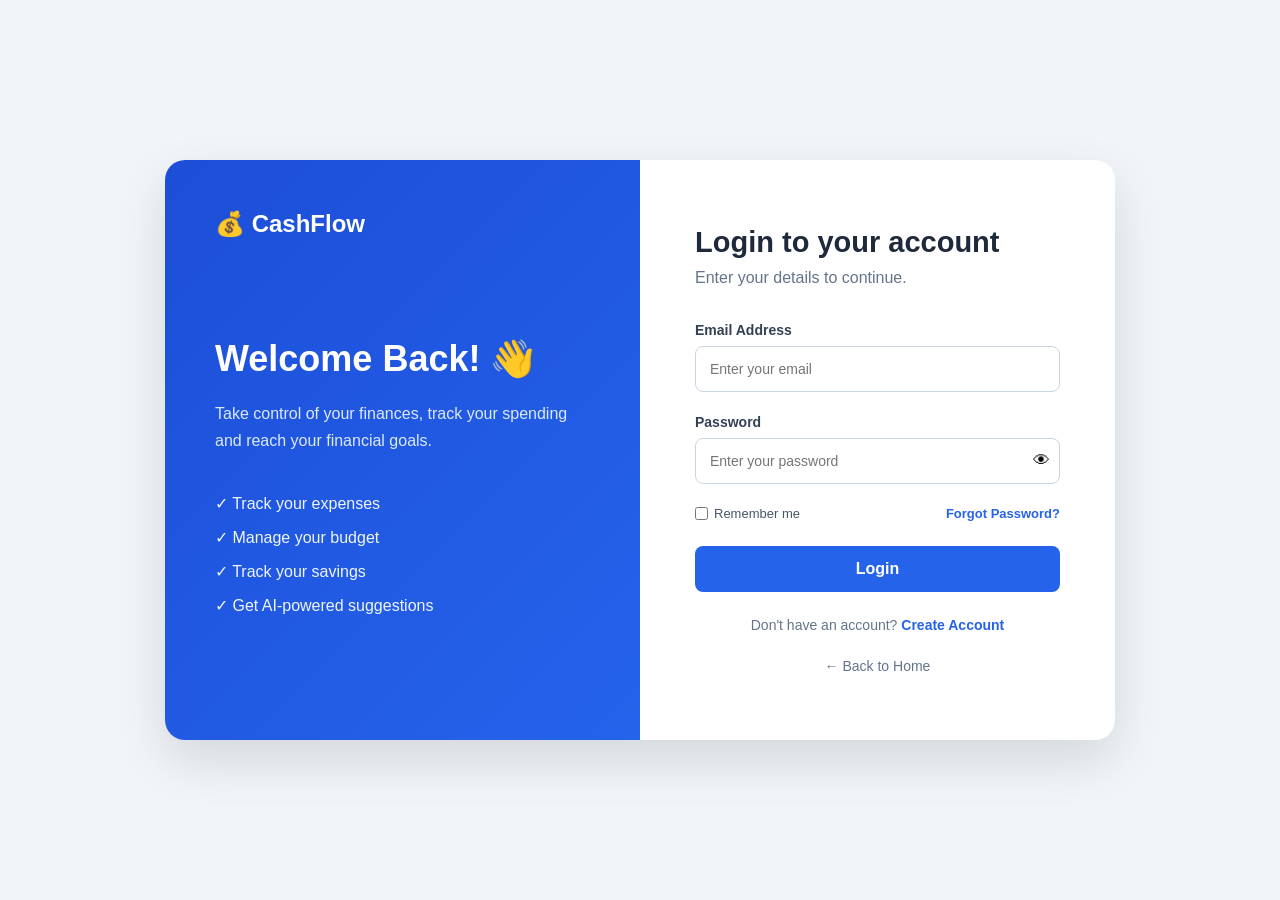
==== login.html @ 84cf0174 "Initial CashFlow Tracker project" ====
<!DOCTYPE html>
<html lang="en">

<head>

    <meta charset="UTF-8">

    <meta name="viewport"
          content="width=device-width, initial-scale=1.0">

    <title>Login | CashFlow</title>

    <link rel="stylesheet" href="css/login.css">

</head>


<body>

    <div class="login-container">

        <!-- LEFT SIDE -->

        <div class="login-left">

            <div class="logo">
                💰 CashFlow
            </div>

            <div class="welcome">

                <h1>
                    Welcome Back! 👋
                </h1>

                <p>
                    Take control of your finances,
                    track your spending and reach
                    your financial goals.
                </p>

            </div>


            <div class="features">

                <div>
                    ✓ Track your expenses
                </div>

                <div>
                    ✓ Manage your budget
                </div>

                <div>
                    ✓ Track your savings
                </div>

                <div>
                    ✓ Get AI-powered suggestions
                </div>

            </div>

        </div>


        <!-- RIGHT SIDE -->

        <div class="login-right">

            <h2>
                Login to your account
            </h2>

            <p class="subtitle">
                Enter your details to continue.
            </p>


            <form id="loginForm">


                <!-- EMAIL -->

                <div class="input-group">

                    <label for="email">
                        Email Address
                    </label>

                    <input
                        type="email"
                        id="email"
                        name="email"
                        placeholder="Enter your email"
                        required
                    >

                    <small id="emailError"></small>

                </div>


                <!-- PASSWORD -->

                <div class="input-group">

                    <label for="password">
                        Password
                    </label>

                    <div class="password-box">

                        <input
                            type="password"
                            id="password"
                            name="password"
                            placeholder="Enter your password"
                            required
                        >

                        <button
                            type="button"
                            id="showPassword">

                            👁

                        </button>

                    </div>

                    <small id="passwordError"></small>

                </div>


                <!-- OPTIONS -->

                <div class="login-options">

                    <label>

                        <input
                            type="checkbox"
                            id="rememberMe"
                        >

                        Remember me

                    </label>


                    <a href="#">
                        Forgot Password?
                    </a>

                </div>


                <!-- LOGIN BUTTON -->

                <button
                    type="submit"
                    class="login-button">

                    Login

                </button>


            </form>


            <!-- REGISTER -->

            <p class="register-text">

                Don't have an account?

                <a href="register.html">
                    Create Account
                </a>

            </p>


            <!-- HOME -->

            <a
                href="index.html"
                class="back-home">

                ← Back to Home

            </a>

        </div>

    </div>


    <script src="js/login.js"></script>

</body>

</html>
---- css/login.css ----
* {
    margin: 0;
    padding: 0;
    box-sizing: border-box;
}


body {

    font-family: Arial, sans-serif;

    min-height: 100vh;

    background: #f1f5f9;

    display: flex;

    justify-content: center;

    align-items: center;

}


.login-container {

    width: 950px;

    min-height: 580px;

    display: grid;

    grid-template-columns: 1fr 1fr;

    background: white;

    border-radius: 20px;

    overflow: hidden;

    box-shadow:
        0 20px 50px rgba(0, 0, 0, 0.12);

}


/* =========================
   LEFT SIDE
========================= */

.login-left {

    background:
        linear-gradient(
            135deg,
            #1d4ed8,
            #2563eb
        );

    color: white;

    padding: 50px;

}


.logo {

    font-size: 24px;

    font-weight: bold;

}


.welcome {

    margin-top: 100px;

}


.welcome h1 {

    font-size: 36px;

    margin-bottom: 20px;

}


.welcome p {

    color: #dbeafe;

    line-height: 1.7;

    font-size: 16px;

}


.features {

    margin-top: 40px;

}


.features div {

    margin-bottom: 15px;

    color: #eff6ff;

}


/* =========================
   RIGHT SIDE
========================= */

.login-right {

    padding: 55px;

    display: flex;

    flex-direction: column;

    justify-content: center;

}


.login-right h2 {

    font-size: 29px;

    color: #1e293b;

    margin-bottom: 10px;

}


.subtitle {

    color: #64748b;

    margin-bottom: 35px;

}


/* =========================
   INPUTS
========================= */

.input-group {

    margin-bottom: 22px;

}


.input-group label {

    display: block;

    font-size: 14px;

    font-weight: bold;

    color: #334155;

    margin-bottom: 8px;

}


.input-group input {

    width: 100%;

    padding: 14px;

    border: 1px solid #cbd5e1;

    border-radius: 8px;

    font-size: 14px;

    outline: none;

}


.input-group input:focus {

    border-color: #2563eb;

    box-shadow:
        0 0 0 3px #dbeafe;

}


/* =========================
   PASSWORD
========================= */

.password-box {

    position: relative;

}


.password-box input {

    padding-right: 50px;

}


.password-box button {

    position: absolute;

    right: 10px;

    top: 50%;

    transform: translateY(-50%);

    border: none;

    background: transparent;

    cursor: pointer;

    font-size: 17px;

}


/* =========================
   OPTIONS
========================= */

.login-options {

    display: flex;

    justify-content: space-between;

    align-items: center;

    font-size: 13px;

    margin-bottom: 25px;

}


.login-options label {

    display: flex;

    align-items: center;

    gap: 6px;

    color: #475569;

}


.login-options a {

    color: #2563eb;

    text-decoration: none;

    font-weight: bold;

}


/* =========================
   LOGIN BUTTON
========================= */

.login-button {

    width: 100%;

    padding: 14px;

    border: none;

    border-radius: 8px;

    background: #2563eb;

    color: white;

    font-size: 16px;

    font-weight: bold;

    cursor: pointer;

    transition: 0.3s;

}


.login-button:hover {

    background: #1d4ed8;

    transform: translateY(-2px);

}


/* =========================
   REGISTER
========================= */

.register-text {

    text-align: center;

    margin-top: 25px;

    color: #64748b;

    font-size: 14px;

}


.register-text a {

    color: #2563eb;

    font-weight: bold;

    text-decoration: none;

}


/* =========================
   BACK HOME
========================= */

.back-home {

    text-align: center;

    margin-top: 25px;

    color: #64748b;

    text-decoration: none;

    font-size: 14px;

}


/* =========================
   ERROR
========================= */

.input-group small {

    display: block;

    margin-top: 5px;

    color: #dc2626;

    font-size: 12px;

}


/* =========================
   MOBILE
========================= */

@media (max-width: 700px) {

    .login-container {

        width: 90%;

        grid-template-columns: 1fr;

    }


    .login-left {

        display: none;

    }


    .login-right {

        padding: 35px 25px;

    }

}
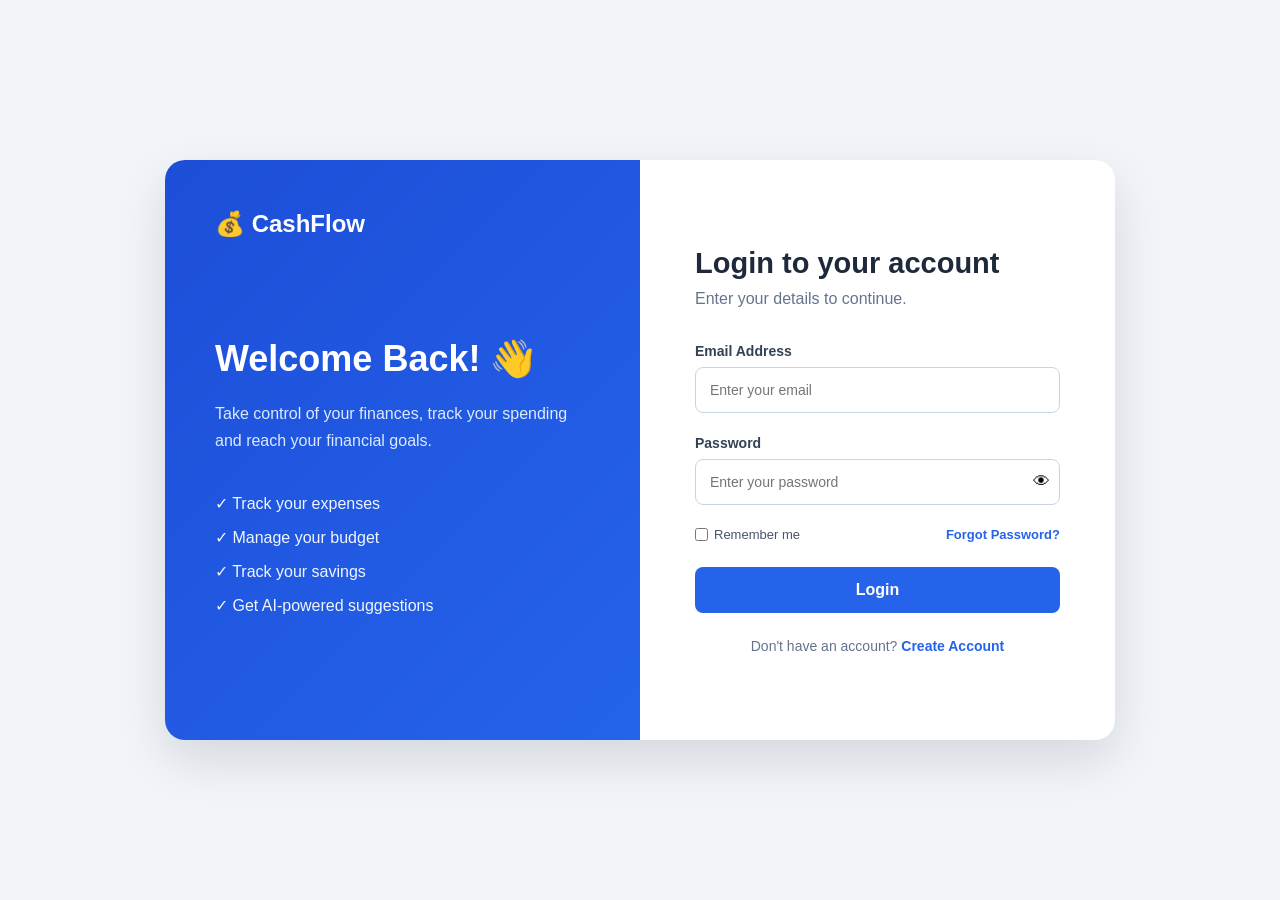
==== commit 582974bf: "Update CashFlow website features" ====
--- a/login.html
+++ b/login.html
@@ -167,41 +167,28 @@
                     Login
 
                 </button>
+                </form>
 
+<!-- REGISTER -->
 
-            </form>
+<p class="register-text">
 
+    Don't have an account?
 
-            <!-- REGISTER -->
+    <a href="register.html">
+        Create Account
+    </a>
 
-            <p class="register-text">
+</p>
+</div>
 
-                Don't have an account?
+</div>
 
-                <a href="register.html">
-                    Create Account
-                </a>
-
-            </p>
-
-
-            <!-- HOME -->
-
-            <a
-                href="index.html"
-                class="back-home">
-
-                ← Back to Home
-
-            </a>
-
-        </div>
-
-    </div>
-
-
-    <script src="js/login.js"></script>
+<script src="js/login.js"></script>
 
 </body>
 
-</html>+</html>
+
+
+         
